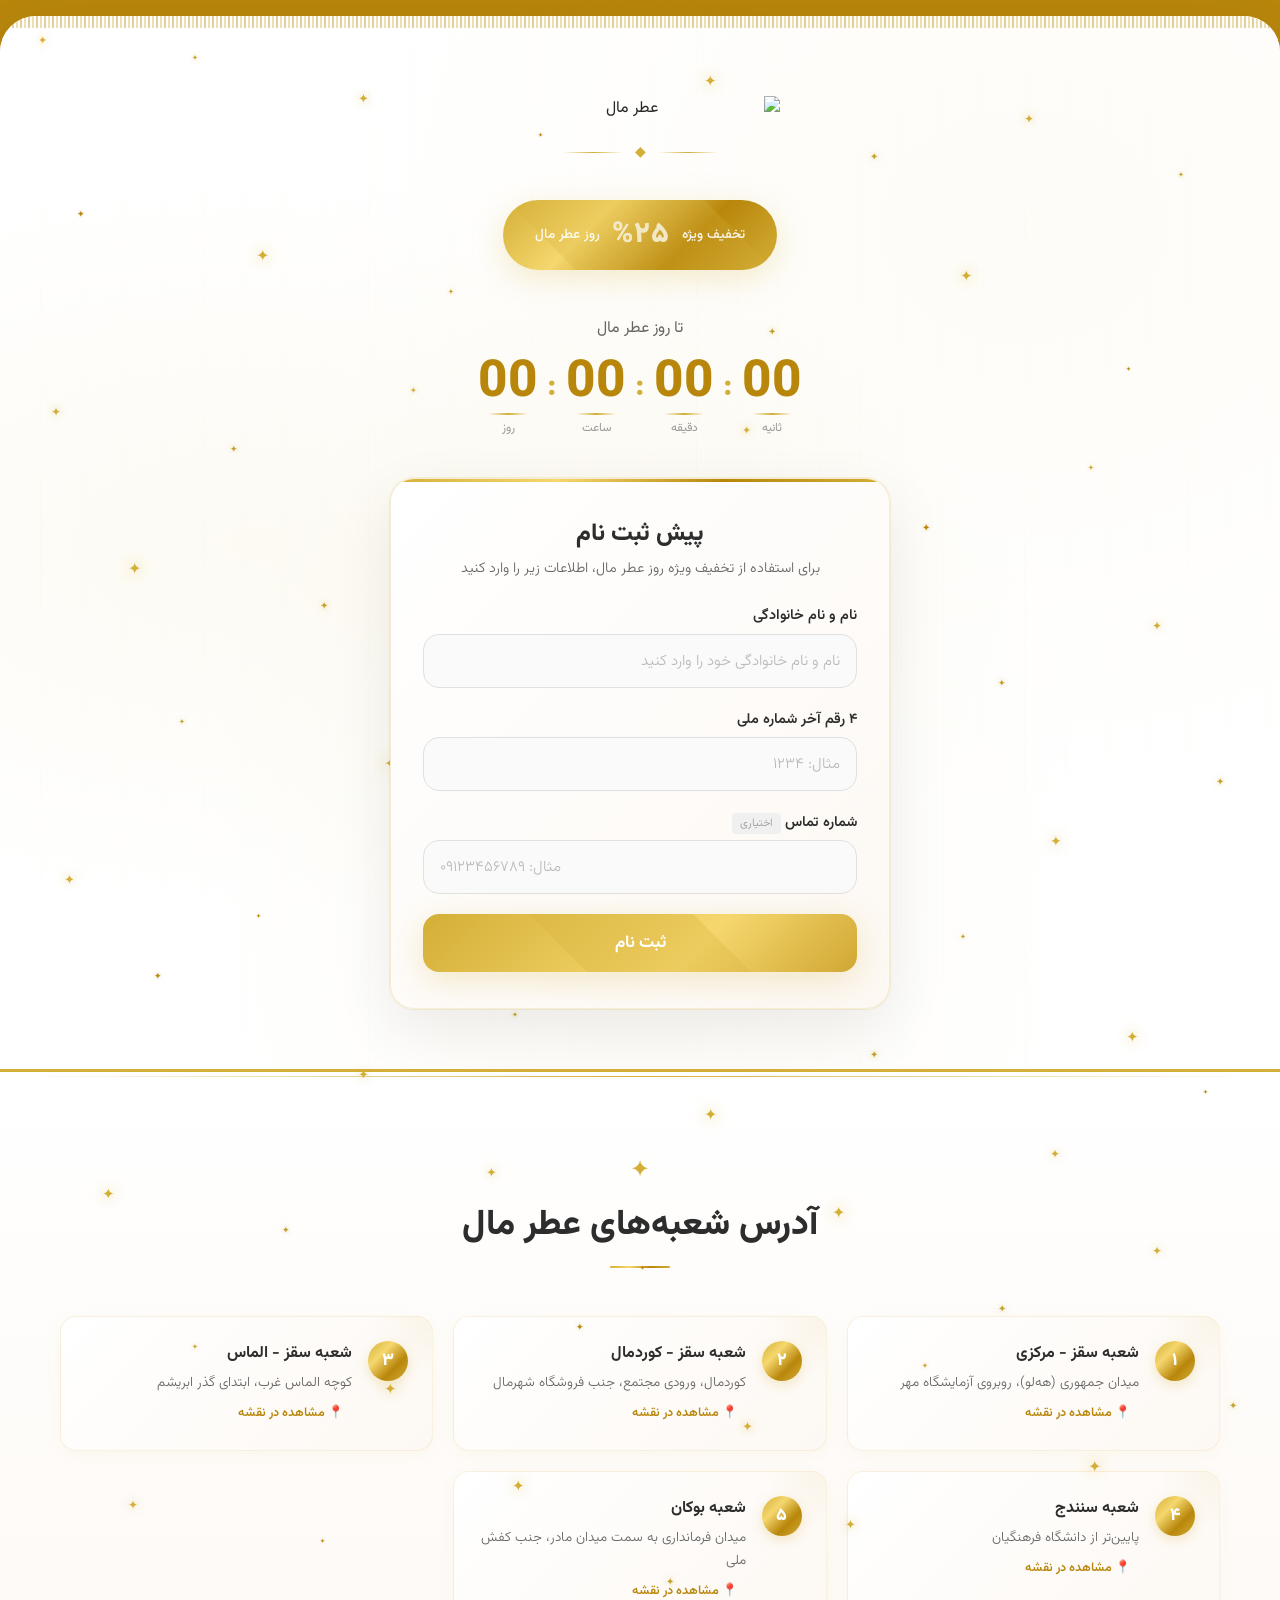
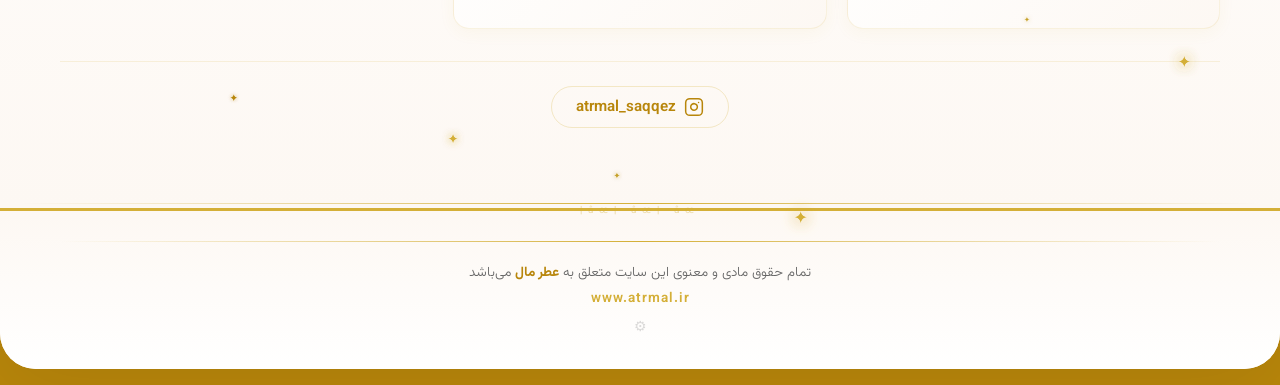
==== index.html @ 316ee87f "Initial commit: My awesome Atrmal project" ====
<!DOCTYPE html>
<html lang="fa" dir="rtl">
<head>
  <meta charset="UTF-8">
  <meta name="viewport" content="width=device-width, initial-scale=1.0, maximum-scale=1.0, user-scalable=no">
  <meta name="description" content="پیش ثبت نام روز عطر مال ۱۴۰۵ - تخفیف ۲۵٪ ویژه">
  <meta name="theme-color" content="#D4AF37">
  <meta property="og:title" content="عطر مال | روز عطر مال ۱۴۰۵">
  <meta property="og:description" content="تخفیف ۲۵٪ ویژه روز عطر مال - پیش ثبت نام">
  <meta property="og:type" content="website">
  <meta property="og:url" content="https://atrmal.ir">
  <meta name="robots" content="index, follow">
  <title>عطر مال | پیش ثبت نام روز عطر مال ۱۴۰۵</title>
  <link rel="preconnect" href="https://fonts.googleapis.com">
  <link rel="preconnect" href="https://fonts.gstatic.com" crossorigin>
  <link href="https://fonts.googleapis.com/css2?family=Vazirmatn:wght@300;400;500;600;700;800;900&display=swap" rel="stylesheet">
  <link rel="icon" href="assets/logo.png" type="image/png" sizes="32x32">
  <link rel="shortcut icon" href="assets/logo.png" type="image/png" sizes="32x32">
  <link rel="apple-touch-icon" href="assets/logo.png" sizes="180x180">
  <link rel="stylesheet" href="style.css">
</head>
<body>
  <div class="site-wrapper">
  <!-- Floating gold particles -->
  <div class="gold-particles">
    <span class="gp p1">✦</span><span class="gp p2">✦</span><span class="gp p3">✦</span><span class="gp p4">✦</span><span class="gp p5">✦</span>
    <span class="gp p6">✦</span><span class="gp p7">✦</span><span class="gp p8">✦</span><span class="gp p9">✦</span><span class="gp p10">✦</span>
    <span class="gp p11">✦</span><span class="gp p12">✦</span><span class="gp p13">✦</span><span class="gp p14">✦</span><span class="gp p15">✦</span>
    <span class="gp p16">✦</span><span class="gp p17">✦</span><span class="gp p18">✦</span><span class="gp p19">✦</span><span class="gp p20">✦</span>
    <span class="gp p21">✦</span><span class="gp p22">✦</span><span class="gp p23">✦</span><span class="gp p24">✦</span><span class="gp p25">✦</span>
    <span class="gp p26">✦</span><span class="gp p27">✦</span><span class="gp p28">✦</span><span class="gp p29">✦</span><span class="gp p30">✦</span>
    <span class="gp p31">✦</span><span class="gp p32">✦</span><span class="gp p33">✦</span><span class="gp p34">✦</span><span class="gp p35">✦</span>
    <span class="gp p36">✦</span><span class="gp p37">✦</span><span class="gp p38">✦</span><span class="gp p39">✦</span><span class="gp p40">✦</span>
    <span class="gp p41">✦</span><span class="gp p42">✦</span><span class="gp p43">✦</span><span class="gp p44">✦</span><span class="gp p45">✦</span>
    <span class="gp p46">✦</span><span class="gp p47">✦</span><span class="gp p48">✦</span><span class="gp p49">✦</span><span class="gp p50">✦</span>
    <span class="gp p51">✦</span><span class="gp p52">✦</span><span class="gp p53">✦</span><span class="gp p54">✦</span><span class="gp p55">✦</span>
    <span class="gp p56">✦</span><span class="gp p57">✦</span><span class="gp p58">✦</span><span class="gp p59">✦</span><span class="gp p60">✦</span>
    <span class="gp p61">✦</span><span class="gp p62">✦</span><span class="gp p63">✦</span><span class="gp p64">✦</span><span class="gp p65">✦</span>
    <span class="gp p66">✦</span><span class="gp p67">✦</span><span class="gp p68">✦</span><span class="gp p69">✦</span><span class="gp p70">✦</span>
    <span class="gp p71">✦</span><span class="gp p72">✦</span><span class="gp p73">✦</span><span class="gp p74">✦</span><span class="gp p75">✦</span>
    <span class="gp p71">✦</span><span class="gp p72">✦</span><span class="gp p73">✦</span><span class="gp p74">✦</span><span class="gp p75">✦</span>
  </div>
  <!-- ==================== HERO SECTION ==================== -->
  <section class="hero" id="hero">
      <div class="hero-bg"></div>
      <div class="hero-overlay"></div>
      
      <div class="container hero-content">

      <div class="logo-area">
        <img src="assets/logo.png" alt="عطر مال" class="site-logo" id="siteLogo">
      </div>

      <div class="divider">
        <span class="divider-diamond">◆</span>
      </div>

      <!-- Discount Badge -->
      <div class="discount-badge">
        <div class="discount-inner">
          <span class="discount-label">تخفیف ویژه</span>
          <span class="discount-value">%۲۵</span>
          <span class="discount-text">روز عطر مال</span>
        </div>
      </div>

      <!-- Countdown -->
      <div class="countdown-wrapper">
        <p class="countdown-title">تا روز عطر مال</p>
        <div class="countdown" id="countdown">
          <div class="countdown-item">
            <span class="countdown-num" id="days">00</span>
            <span class="countdown-label">روز</span>
          </div>
          <div class="countdown-sep">:</div>
          <div class="countdown-item">
            <span class="countdown-num" id="hours">00</span>
            <span class="countdown-label">ساعت</span>
          </div>
          <div class="countdown-sep">:</div>
          <div class="countdown-item">
            <span class="countdown-num" id="minutes">00</span>
            <span class="countdown-label">دقیقه</span>
          </div>
          <div class="countdown-sep">:</div>
          <div class="countdown-item">
            <span class="countdown-num" id="seconds">00</span>
            <span class="countdown-label">ثانیه</span>
          </div>
        </div>
      </div>

      <!-- Form -->
      <div class="form-wrapper" id="formSection">
        <div class="form-card">
          <h2 class="form-title">پیش ثبت نام</h2>
          <p class="form-desc">برای استفاده از تخفیف ویژه روز عطر مال، اطلاعات زیر را وارد کنید</p>
          <form id="registerForm" autocomplete="off">
            <div class="form-group">
              <label for="fullName">نام و نام خانوادگی</label>
              <input type="text" id="fullName" class="form-control" placeholder="نام و نام خانوادگی خود را وارد کنید" required>
              <span class="error-msg">لطفا نام و نام خانوادگی خود را وارد کنید</span>
            </div>
            <div class="form-group">
              <label for="nationalCode">۴ رقم آخر شماره ملی</label>
              <input type="text" id="nationalCode" class="form-control" placeholder="مثال: ۱۲۳۴" maxlength="4" inputmode="numeric" pattern="[0-9]{4}" required>
              <span class="error-msg">لطفا ۴ رقم آخر شماره ملی را وارد کنید</span>
            </div>
            <div class="form-group optional">
              <label for="phone">شماره تماس <span class="optional-badge">اختیاری</span></label>
              <input type="tel" id="phone" class="form-control" placeholder="مثال: ۰۹۱۲۳۴۵۶۷۸۹" inputmode="numeric">
            </div>
            <button type="submit" class="submit-btn" id="submitBtn">
              <span class="btn-text">ثبت نام</span>
              <span class="btn-loader" style="display:none;">
                <span class="spinner"></span>
              </span>
            </button>
          </form>
        </div>
      </div>

    </div>
  </section>

  <!-- ==================== SUCCESS SECTION ==================== -->
  <section class="success-section" id="successSection" style="display:none;">
    <div class="container success-container">

      <div class="success-logo-area">
        <img src="assets/logo.png" alt="عطر مال" class="site-logo success-logo" onerror="this.style.display='none'">
      </div>

      <div class="success-flash" id="successFlash">
        <div class="flash-circle">
          <div class="flash-check"></div>
        </div>
        <h2 class="flash-title">ثبت شد</h2>
        <p class="flash-subtitle">اطلاعات شما با موفقیت ثبت گردید</p>
      </div>

      <div class="banner-gallery" id="bannerGallery" style="display:none;">
        <div class="banner-gallery-inner" id="bannerGalleryInner">
          <div class="gallery-banner-wrap">
            <img src="assets/banner1.jpg" alt="بنر ۱" class="gallery-banner" crossorigin="anonymous">
            <div class="banner-overlay-text">
              <div class="overlay-row"><span class="overlay-value" id="overlayName">---</span></div>
              <div class="overlay-row"><span class="overlay-value" id="overlayCode">----</span></div>
            </div>
          </div>
          <img src="assets/banner2.jpg" alt="بنر ۲" class="gallery-banner" crossorigin="anonymous">
        </div>
        <div class="gallery-actions">
          <button class="gallery-download-btn" id="downloadBtn">
            <span>📸</span> ذخیره تصویر
          </button>
        </div>
      </div>    </div>
  </section>

  <!-- ==================== ADDRESS SECTION ==================== -->
  <section class="address-section" id="addressSection">
    <div class="container">
      <div class="section-header">
        <span class="section-icon">✦</span>
        <h2 class="section-title">آدرس شعبه‌های عطر مال</h2>
        <div class="section-divider"></div>
      </div>
      <div class="address-grid">
        <div class="address-card">
          <div class="address-num">۱</div>
          <div class="address-content">
            <h3>شعبه سقز - مرکزی</h3>
            <p>میدان جمهوری (هه‌لو)، روبروی آزمایشگاه مهر</p>
            <a href="https://neshan.org/maps/places/_b1Lfp5C-YVO#c36.237-46.269-19z-0p" target="_blank" rel="noopener" class="address-location">📍 مشاهده در نقشه</a>
          </div>
        </div>
        <div class="address-card">
          <div class="address-num">۲</div>
          <div class="address-content">
            <h3>شعبه سقز - کوردمال</h3>
            <p>کوردمال، ورودی مجتمع، جنب فروشگاه شهرمال</p>
            <a href="https://neshan.org/maps/places/165193fb1f43afdbf0bef37c9d31a8b4#c36.237-46.280-15z-0p+" target="_blank" rel="noopener" class="address-location">📍 مشاهده در نقشه</a>
          </div>
        </div>
        <div class="address-card">
          <div class="address-num">۳</div>
          <div class="address-content">
            <h3>شعبه سقز - الماس</h3>
            <p>کوچه الماس غرب، ابتدای گذر ابریشم</p>
            <a href="https://neshan.org/maps/places/_b1LBIpC-Xls#c36.238-46.274-18z-0p" target="_blank" rel="noopener" class="address-location">📍 مشاهده در نقشه</a>
          </div>
        </div>
        <div class="address-card">
          <div class="address-num">۴</div>
          <div class="address-content">
            <h3>شعبه سنندج</h3>
            <p>پایین‌تر از دانشگاه فرهنگیان</p>
            <a href="https://neshan.org/maps/places/eee250b937eadb300b565ef22c3443da#c35.328-47.014-15z-0p" target="_blank" rel="noopener" class="address-location">📍 مشاهده در نقشه</a>
          </div>
        </div>
        <div class="address-card">
          <div class="address-num">۵</div>
          <div class="address-content">
            <h3>شعبه بوکان</h3>
            <p>میدان فرمانداری به سمت میدان مادر، جنب کفش ملی</p>
            <a href="https://neshan.org/maps/places/_bf89rPCduZa#c36.515-46.212-15z-0p" target="_blank" rel="noopener" class="address-location">📍 مشاهده در نقشه</a>
          </div>
        </div>
      </div>
      <div class="address-social">
        <a href="https://instagram.com/atrmal_saqqez" target="_blank" rel="noopener" class="social-link" title="اینستاگرام عطر مال">
          <span class="social-icon"><svg xmlns="http://www.w3.org/2000/svg" width="20" height="20" viewBox="0 0 24 24" fill="none" stroke="currentColor" stroke-width="1.8" stroke-linecap="round" stroke-linejoin="round"><rect x="2" y="2" width="20" height="20" rx="5" ry="5"/><path d="M16 11.37A4 4 0 1 1 12.63 8 4 4 0 0 1 16 11.37z"/><line x1="17.5" y1="6.5" x2="17.51" y2="6.5"/></svg></span> atrmal_saqqez
        </a>
      </div>
    </div>
  </section>

  <!-- ==================== FOOTER ==================== -->
  <footer class="footer">
    <div class="container">
      <div class="footer-gold-line"></div>
      <div class="footer-content">
        <p>تمام حقوق مادی و معنوی این سایت متعلق به <strong>عطر مال</strong> می‌باشد</p>
        <p class="footer-url">www.atrmal.ir</p>
        <a href="admin.html" class="admin-link" title="پنل مدیریت">⚙</a>
      </div>
    </div>
  </footer>

  </div><!-- /site-wrapper -->

  <!-- Toast Notification -->
  <div class="toast" id="toast">
    <div class="toast-content">
      <span class="toast-icon">✓</span>
      <span class="toast-msg" id="toastMsg">ثبت نام با موفقیت انجام شد</span>
    </div>
  </div>

  <script src="script.js"></script>
</body>
</html>
---- style.css ----
﻿/* ============================================
   Ø¹Ø·Ø± Ù…Ø§Ù„ | ATRMAL.IR
   Luxury Perfume Shop - Landing Page
   ============================================ */

/* ---- CSS Variables ---- */
:root {
  --gold: #D4AF37;
  --gold-light: #F5E6CC;
  --gold-dark: #B8860B;
  --gold-gradient: linear-gradient(135deg, #D4AF37, #F5D76E, #B8860B, #D4AF37);
  --gold-gradient-h: linear-gradient(90deg, #D4AF37, #F5D76E, #B8860B, #D4AF37);
  --gold-shimmer: linear-gradient(90deg, transparent, rgba(212, 175, 55, 0.3), transparent);
  --white: #FFFFFF;
  --off-white: #FDF8F3;
  --cream: #FAF6F0;
  --black: #1A1A1A;
  --text-dark: #2D2D2D;
  --text-gray: #666666;
  --text-light: #999999;
  --shadow: 0 8px 32px rgba(0,0,0,0.08);
  --shadow-lg: 0 20px 60px rgba(0,0,0,0.12);
  --shadow-gold: 0 8px 32px rgba(212, 175, 55, 0.25);
  --radius: 16px;
  --radius-lg: 24px;
  --transition: 0.4s cubic-bezier(0.25, 0.46, 0.45, 0.94);
  --font: 'Vazirmatn', sans-serif;
}

/* ---- Luxury Floral Gold Border Wrapper ---- */
body {
  font-family: var(--font);
  background: var(--gold-dark);
  color: var(--text-dark);
  line-height: 1.6;
  overflow-x: hidden;
  -webkit-font-smoothing: antialiased;
}

body::before {
  content: '';
  position: fixed;
  inset: 0;
  background:
    radial-gradient(circle at 50% 50%, rgba(212,175,55,0.06) 0%, transparent 60%),
    repeating-linear-gradient(0deg, transparent, transparent 20px, rgba(212,175,55,0.03) 20px, rgba(212,175,55,0.03) 21px),
    repeating-linear-gradient(90deg, transparent, transparent 20px, rgba(212,175,55,0.03) 20px, rgba(212,175,55,0.03) 21px);
  pointer-events: none;
  z-index: -1;
}

.site-wrapper {
  max-width: 1400px;
  margin: 16px auto;
  background: var(--off-white);
  border-radius: 36px;
  position: relative;
  overflow: hidden;
  box-shadow:
    0 20px 80px rgba(0,0,0,0.08);
}

/* ---- Gold Floating Particles ---- */
@keyframes gpShimmer1 {
  0%, 100% { opacity: calc(var(--gp-op) - 0.2); transform: scale(0.7); filter: brightness(0.6); }
  50% { opacity: calc(var(--gp-op) + 0.2); transform: scale(1.25); filter: brightness(1.4); }
}
@keyframes gpShimmer2 {
  0%, 100% { opacity: calc(var(--gp-op) - 0.15); transform: scale(0.75); filter: brightness(0.7); }
  50% { opacity: calc(var(--gp-op) + 0.15); transform: scale(1.2); filter: brightness(1.3); }
}
@keyframes gpShimmer3 {
  0%, 100% { opacity: calc(var(--gp-op) - 0.1); transform: scale(0.8); filter: brightness(0.8); }
  50% { opacity: calc(var(--gp-op) + 0.1); transform: scale(1.15); filter: brightness(1.2); }
}

.gold-particles {
  position: absolute;
  top: 0; left: 0; right: 0; bottom: 0;
  z-index: 1;
  pointer-events: none;
  overflow: hidden;
}

.gp {
  position: absolute;
  font-size: 10px;
  --gp-op: 0.5;
  line-height: 1;
}

.gp.type-a { color: #D4AF37; text-shadow: 0 0 6px rgba(212,175,55,0.7); }
.gp.type-b { color: #C5A028; text-shadow: 0 0 4px rgba(197,160,40,0.5); }
.gp.type-c { color: #B8860B; text-shadow: 0 0 3px rgba(184,134,11,0.4); }

/* Size variants */
.gp.sm { font-size: 7px; }
.gp.md { font-size: 12px; }
.gp.lg { font-size: 16px; text-shadow: 0 0 10px rgba(212,175,55,0.8); }

/* 75 star particles spread across the full page height */
.p1  { top: 1%;  left: 3%;  font-size: 11px; color: #D4AF37; --gp-op: 0.6; animation: gpShimmer1 3.2s ease-in-out infinite; text-shadow: 0 0 8px rgba(212,175,55,0.7); }
.p2  { top: 2%;  left: 15%; font-size: 7px; color: #C5A028; --gp-op: 0.45; animation: gpShimmer2 4.1s ease-in-out 0.3s infinite; text-shadow: 0 0 4px rgba(197,160,40,0.5); }
.p3  { top: 4%;  left: 28%; font-size: 13px; color: #D4AF37; --gp-op: 0.65; animation: gpShimmer1 3.8s ease-in-out 0.7s infinite; text-shadow: 0 0 10px rgba(212,175,55,0.8); }
.p4  { top: 6%;  left: 42%; font-size: 6px; color: #B8860B; --gp-op: 0.3; animation: gpShimmer3 5s ease-in-out 1s infinite; text-shadow: 0 0 3px rgba(184,134,11,0.4); }
.p5  { top: 3%;  left: 55%; font-size: 15px; color: #D4AF37; --gp-op: 0.75; animation: gpShimmer1 2.9s ease-in-out 0.2s infinite; text-shadow: 0 0 14px rgba(212,175,55,0.9); }
.p6  { top: 7%;  left: 68%; font-size: 10px; color: #C5A028; --gp-op: 0.5; animation: gpShimmer2 3.5s ease-in-out 0.5s infinite; text-shadow: 0 0 6px rgba(197,160,40,0.6); }
.p7  { top: 5%;  left: 80%; font-size: 12px; color: #D4AF37; --gp-op: 0.7; animation: gpShimmer1 4.2s ease-in-out 0.8s infinite; text-shadow: 0 0 10px rgba(212,175,55,0.8); }
.p8  { top: 8%;  left: 92%; font-size: 7px; color: #C5A028; --gp-op: 0.4; animation: gpShimmer3 4.5s ease-in-out 0.1s infinite; text-shadow: 0 0 4px rgba(197,160,40,0.5); }
.p9  { top: 10%; left: 6%;  font-size: 9px; color: #B8860B; --gp-op: 0.35; animation: gpShimmer2 3.9s ease-in-out 1.2s infinite; text-shadow: 0 0 3px rgba(184,134,11,0.4); }
.p10 { top: 12%; left: 20%; font-size: 16px; color: #D4AF37; --gp-op: 0.8; animation: gpShimmer1 3.1s ease-in-out 0.4s infinite; text-shadow: 0 0 16px rgba(212,175,55,1); }
.p11 { top: 14%; left: 35%; font-size: 7px; color: #C5A028; --gp-op: 0.4; animation: gpShimmer3 4.7s ease-in-out 0.9s infinite; text-shadow: 0 0 4px rgba(197,160,40,0.5); }
.p12 { top: 11%; left: 48%; font-size: 12px; color: #D4AF37; --gp-op: 0.6; animation: gpShimmer2 3.6s ease-in-out 0.6s infinite; text-shadow: 0 0 8px rgba(212,175,55,0.7); }
.p13 { top: 16%; left: 60%; font-size: 10px; color: #C5A028; --gp-op: 0.55; animation: gpShimmer1 4s ease-in-out 1.1s infinite; text-shadow: 0 0 6px rgba(197,160,40,0.6); }
.p14 { top: 13%; left: 75%; font-size: 15px; color: #D4AF37; --gp-op: 0.7; animation: gpShimmer2 3.4s ease-in-out 0.7s infinite; text-shadow: 0 0 14px rgba(212,175,55,0.9); }
.p15 { top: 18%; left: 88%; font-size: 6px; color: #B8860B; --gp-op: 0.3; animation: gpShimmer3 5.2s ease-in-out 0.2s infinite; text-shadow: 0 0 3px rgba(184,134,11,0.4); }
.p16 { top: 20%; left: 4%;  font-size: 12px; color: #D4AF37; --gp-op: 0.65; animation: gpShimmer1 3.7s ease-in-out 0.5s infinite; text-shadow: 0 0 10px rgba(212,175,55,0.8); }
.p17 { top: 22%; left: 18%; font-size: 9px; color: #C5A028; --gp-op: 0.45; animation: gpShimmer2 4.3s ease-in-out 1.3s infinite; text-shadow: 0 0 5px rgba(197,160,40,0.5); }
.p18 { top: 19%; left: 32%; font-size: 8px; color: #D4AF37; --gp-op: 0.5; animation: gpShimmer3 3.8s ease-in-out 0.8s infinite; text-shadow: 0 0 5px rgba(212,175,55,0.6); }
.p19 { top: 24%; left: 45%; font-size: 14px; color: #C5A028; --gp-op: 0.6; animation: gpShimmer1 3.3s ease-in-out 0.1s infinite; text-shadow: 0 0 10px rgba(197,160,40,0.7); }
.p20 { top: 21%; left: 58%; font-size: 11px; color: #D4AF37; --gp-op: 0.7; animation: gpShimmer2 4.6s ease-in-out 0.9s infinite; text-shadow: 0 0 8px rgba(212,175,55,0.7); }
.p21 { top: 26%; left: 72%; font-size: 10px; color: #B8860B; --gp-op: 0.35; animation: gpShimmer3 5.1s ease-in-out 0.3s infinite; text-shadow: 0 0 4px rgba(184,134,11,0.4); }
.p22 { top: 23%; left: 85%; font-size: 7px; color: #C5A028; --gp-op: 0.4; animation: gpShimmer1 4.4s ease-in-out 1.4s infinite; text-shadow: 0 0 4px rgba(197,160,40,0.5); }
.p23 { top: 28%; left: 10%; font-size: 16px; color: #D4AF37; --gp-op: 0.75; animation: gpShimmer2 3s ease-in-out 0.2s infinite; text-shadow: 0 0 16px rgba(212,175,55,1); }
.p24 { top: 30%; left: 25%; font-size: 10px; color: #C5A028; --gp-op: 0.5; animation: gpShimmer1 3.9s ease-in-out 1s infinite; text-shadow: 0 0 6px rgba(197,160,40,0.6); }
.p25 { top: 27%; left: 38%; font-size: 13px; color: #D4AF37; --gp-op: 0.65; animation: gpShimmer3 4.8s ease-in-out 0.6s infinite; text-shadow: 0 0 10px rgba(212,175,55,0.8); }
.p26 { top: 32%; left: 52%; font-size: 6px; color: #B8860B; --gp-op: 0.3; animation: gpShimmer2 5.3s ease-in-out 0.5s infinite; text-shadow: 0 0 3px rgba(184,134,11,0.4); }
.p27 { top: 29%; left: 65%; font-size: 15px; color: #D4AF37; --gp-op: 0.7; animation: gpShimmer1 3.5s ease-in-out 0.8s infinite; text-shadow: 0 0 14px rgba(212,175,55,0.9); }
.p28 { top: 34%; left: 78%; font-size: 9px; color: #C5A028; --gp-op: 0.45; animation: gpShimmer2 4.2s ease-in-out 0.1s infinite; text-shadow: 0 0 5px rgba(197,160,40,0.5); }
.p29 { top: 31%; left: 90%; font-size: 12px; color: #D4AF37; --gp-op: 0.6; animation: gpShimmer3 3.7s ease-in-out 1.5s infinite; text-shadow: 0 0 8px rgba(212,175,55,0.7); }
.p30 { top: 36%; left: 14%; font-size: 7px; color: #C5A028; --gp-op: 0.4; animation: gpShimmer1 4.9s ease-in-out 0.4s infinite; text-shadow: 0 0 4px rgba(197,160,40,0.5); }
.p31 { top: 38%; left: 30%; font-size: 16px; color: #D4AF37; --gp-op: 0.8; animation: gpShimmer2 3.2s ease-in-out 1.2s infinite; text-shadow: 0 0 18px rgba(212,175,55,1); }
.p32 { top: 35%; left: 42%; font-size: 9px; color: #B8860B; --gp-op: 0.35; animation: gpShimmer3 4s ease-in-out 0.7s infinite; text-shadow: 0 0 4px rgba(184,134,11,0.4); }
.p33 { top: 40%; left: 55%; font-size: 12px; color: #D4AF37; --gp-op: 0.6; animation: gpShimmer1 3.6s ease-in-out 0.3s infinite; text-shadow: 0 0 8px rgba(212,175,55,0.7); }
.p34 { top: 37%; left: 68%; font-size: 7px; color: #C5A028; --gp-op: 0.45; animation: gpShimmer2 4.5s ease-in-out 1.1s infinite; text-shadow: 0 0 4px rgba(197,160,40,0.5); }
.p35 { top: 42%; left: 82%; font-size: 14px; color: #D4AF37; --gp-op: 0.7; animation: gpShimmer3 3.4s ease-in-out 0.9s infinite; text-shadow: 0 0 12px rgba(212,175,55,0.8); }
.p36 { top: 39%; left: 95%; font-size: 10px; color: #C5A028; --gp-op: 0.5; animation: gpShimmer1 4.7s ease-in-out 0.2s infinite; text-shadow: 0 0 6px rgba(197,160,40,0.6); }
.p37 { top: 44%; left: 5%;  font-size: 13px; color: #D4AF37; --gp-op: 0.65; animation: gpShimmer2 3.8s ease-in-out 0.6s infinite; text-shadow: 0 0 10px rgba(212,175,55,0.8); }
.p38 { top: 46%; left: 20%; font-size: 6px; color: #B8860B; --gp-op: 0.3; animation: gpShimmer3 5.4s ease-in-out 1.3s infinite; text-shadow: 0 0 3px rgba(184,134,11,0.4); }
.p39 { top: 43%; left: 35%; font-size: 15px; color: #D4AF37; --gp-op: 0.75; animation: gpShimmer1 3.3s ease-in-out 0.1s infinite; text-shadow: 0 0 14px rgba(212,175,55,0.9); }
.p40 { top: 48%; left: 48%; font-size: 10px; color: #C5A028; --gp-op: 0.55; animation: gpShimmer2 4.1s ease-in-out 0.8s infinite; text-shadow: 0 0 6px rgba(197,160,40,0.6); }
.p41 { top: 50%; left: 62%; font-size: 12px; color: #D4AF37; --gp-op: 0.6; animation: gpShimmer3 3.9s ease-in-out 0.4s infinite; text-shadow: 0 0 8px rgba(212,175,55,0.7); }
.p42 { top: 47%; left: 75%; font-size: 7px; color: #C5A028; --gp-op: 0.4; animation: gpShimmer1 4.6s ease-in-out 1s infinite; text-shadow: 0 0 4px rgba(197,160,40,0.5); }
.p43 { top: 52%; left: 88%; font-size: 15px; color: #D4AF37; --gp-op: 0.7; animation: gpShimmer2 3.1s ease-in-out 0.5s infinite; text-shadow: 0 0 14px rgba(212,175,55,0.9); }
.p44 { top: 49%; left: 12%; font-size: 9px; color: #B8860B; --gp-op: 0.35; animation: gpShimmer3 4.3s ease-in-out 0.7s infinite; text-shadow: 0 0 4px rgba(184,134,11,0.4); }
.p45 { top: 54%; left: 28%; font-size: 13px; color: #D4AF37; --gp-op: 0.65; animation: gpShimmer1 3.5s ease-in-out 1.4s infinite; text-shadow: 0 0 10px rgba(212,175,55,0.8); }
.p46 { top: 51%; left: 40%; font-size: 7px; color: #C5A028; --gp-op: 0.45; animation: gpShimmer2 4.8s ease-in-out 0.2s infinite; text-shadow: 0 0 4px rgba(197,160,40,0.5); }
.p47 { top: 56%; left: 55%; font-size: 16px; color: #D4AF37; --gp-op: 0.75; animation: gpShimmer3 3.7s ease-in-out 0.9s infinite; text-shadow: 0 0 16px rgba(212,175,55,1); }
.p48 { top: 53%; left: 68%; font-size: 10px; color: #C5A028; --gp-op: 0.5; animation: gpShimmer1 4.4s ease-in-out 0.3s infinite; text-shadow: 0 0 6px rgba(197,160,40,0.6); }
.p49 { top: 58%; left: 82%; font-size: 12px; color: #D4AF37; --gp-op: 0.6; animation: gpShimmer2 3.6s ease-in-out 1.1s infinite; text-shadow: 0 0 8px rgba(212,175,55,0.7); }
.p50 { top: 55%; left: 94%; font-size: 6px; color: #B8860B; --gp-op: 0.3; animation: gpShimmer3 5s ease-in-out 0.6s infinite; text-shadow: 0 0 3px rgba(184,134,11,0.4); }
.p51 { top: 60%; left: 8%;  font-size: 15px; color: #D4AF37; --gp-op: 0.7; animation: gpShimmer1 3.4s ease-in-out 0.8s infinite; text-shadow: 0 0 14px rgba(212,175,55,0.9); }
.p52 { top: 62%; left: 22%; font-size: 9px; color: #C5A028; --gp-op: 0.45; animation: gpShimmer2 4.2s ease-in-out 0.1s infinite; text-shadow: 0 0 5px rgba(197,160,40,0.5); }
.p53 { top: 59%; left: 38%; font-size: 13px; color: #D4AF37; --gp-op: 0.65; animation: gpShimmer3 3.8s ease-in-out 1.5s infinite; text-shadow: 0 0 10px rgba(212,175,55,0.8); }
.p54 { top: 64%; left: 50%; font-size: 6px; color: #B8860B; --gp-op: 0.35; animation: gpShimmer1 4.9s ease-in-out 0.4s infinite; text-shadow: 0 0 3px rgba(184,134,11,0.4); }
.p55 { top: 61%; left: 65%; font-size: 16px; color: #D4AF37; --gp-op: 0.75; animation: gpShimmer2 3.2s ease-in-out 0.7s infinite; text-shadow: 0 0 16px rgba(212,175,55,1); }
.p56 { top: 66%; left: 78%; font-size: 10px; color: #C5A028; --gp-op: 0.55; animation: gpShimmer3 4.5s ease-in-out 0.5s infinite; text-shadow: 0 0 6px rgba(197,160,40,0.6); }
.p57 { top: 63%; left: 90%; font-size: 12px; color: #D4AF37; --gp-op: 0.6; animation: gpShimmer1 3.7s ease-in-out 1.2s infinite; text-shadow: 0 0 8px rgba(212,175,55,0.7); }
.p58 { top: 68%; left: 15%; font-size: 7px; color: #C5A028; --gp-op: 0.4; animation: gpShimmer2 4.1s ease-in-out 0.9s infinite; text-shadow: 0 0 4px rgba(197,160,40,0.5); }
.p59 { top: 70%; left: 30%; font-size: 15px; color: #D4AF37; --gp-op: 0.7; animation: gpShimmer3 3.3s ease-in-out 0.2s infinite; text-shadow: 0 0 14px rgba(212,175,55,0.9); }
.p60 { top: 67%; left: 45%; font-size: 9px; color: #B8860B; --gp-op: 0.35; animation: gpShimmer1 4.6s ease-in-out 0.6s infinite; text-shadow: 0 0 4px rgba(184,134,11,0.4); }
.p61 { top: 72%; left: 58%; font-size: 13px; color: #D4AF37; --gp-op: 0.65; animation: gpShimmer2 3.9s ease-in-out 1.3s infinite; text-shadow: 0 0 10px rgba(212,175,55,0.8); }
.p62 { top: 69%; left: 72%; font-size: 7px; color: #C5A028; --gp-op: 0.45; animation: gpShimmer3 5.1s ease-in-out 0.3s infinite; text-shadow: 0 0 4px rgba(197,160,40,0.5); }
.p63 { top: 74%; left: 85%; font-size: 16px; color: #D4AF37; --gp-op: 0.75; animation: gpShimmer1 3.5s ease-in-out 0.1s infinite; text-shadow: 0 0 16px rgba(212,175,55,1); }
.p64 { top: 71%; left: 96%; font-size: 10px; color: #C5A028; --gp-op: 0.5; animation: gpShimmer2 4.3s ease-in-out 0.8s infinite; text-shadow: 0 0 6px rgba(197,160,40,0.6); }
.p65 { top: 76%; left: 10%; font-size: 12px; color: #D4AF37; --gp-op: 0.6; animation: gpShimmer3 3.6s ease-in-out 0.4s infinite; text-shadow: 0 0 8px rgba(212,175,55,0.7); }
.p66 { top: 78%; left: 25%; font-size: 6px; color: #B8860B; --gp-op: 0.3; animation: gpShimmer1 4.7s ease-in-out 1s infinite; text-shadow: 0 0 3px rgba(184,134,11,0.4); }
.p67 { top: 75%; left: 40%; font-size: 15px; color: #D4AF37; --gp-op: 0.7; animation: gpShimmer2 3.4s ease-in-out 0.5s infinite; text-shadow: 0 0 14px rgba(212,175,55,0.9); }
.p68 { top: 80%; left: 52%; font-size: 10px; color: #C5A028; --gp-op: 0.55; animation: gpShimmer3 4.2s ease-in-out 1.4s infinite; text-shadow: 0 0 6px rgba(197,160,40,0.6); }
.p69 { top: 77%; left: 66%; font-size: 13px; color: #D4AF37; --gp-op: 0.65; animation: gpShimmer1 3.8s ease-in-out 0.7s infinite; text-shadow: 0 0 10px rgba(212,175,55,0.8); }
.p70 { top: 82%; left: 80%; font-size: 7px; color: #C5A028; --gp-op: 0.4; animation: gpShimmer2 4.4s ease-in-out 0.2s infinite; text-shadow: 0 0 4px rgba(197,160,40,0.5); }
.p71 { top: 84%; left: 92%; font-size: 15px; color: #D4AF37; --gp-op: 0.75; animation: gpShimmer3 3.1s ease-in-out 0.9s infinite; text-shadow: 0 0 14px rgba(212,175,55,0.9); }
.p72 { top: 86%; left: 18%; font-size: 9px; color: #B8860B; --gp-op: 0.35; animation: gpShimmer1 4.8s ease-in-out 0.3s infinite; text-shadow: 0 0 4px rgba(184,134,11,0.4); }
.p73 { top: 88%; left: 35%; font-size: 12px; color: #D4AF37; --gp-op: 0.6; animation: gpShimmer2 3.7s ease-in-out 1.1s infinite; text-shadow: 0 0 8px rgba(212,175,55,0.7); }
.p74 { top: 90%; left: 48%; font-size: 7px; color: #C5A028; --gp-op: 0.45; animation: gpShimmer3 4.6s ease-in-out 0.6s infinite; text-shadow: 0 0 4px rgba(197,160,40,0.5); }
.p75 { top: 92%; left: 62%; font-size: 16px; color: #D4AF37; --gp-op: 0.7; animation: gpShimmer1 3.9s ease-in-out 0.1s infinite; text-shadow: 0 0 16px rgba(212,175,55,1); }


/* ---- Floral border pattern (top & bottom) ---- */
.site-wrapper::before {
  content: '';
  position: absolute;
  top: 0; left: 0; right: 0;
  height: 12px;
  background: repeating-linear-gradient(
    90deg,
    var(--gold) 0px, var(--gold) 2px,
    transparent 2px, transparent 4px,
    var(--gold-dark) 4px, var(--gold-dark) 6px,
    transparent 6px, transparent 8px
  );
  z-index: 5;
  opacity: 0.4;
}

@media (max-width: 768px) {
  .site-wrapper {
    margin: 8px auto;
    border-radius: 22px;
    box-shadow: 0 15px 50px rgba(0,0,0,0.08);
  }
}

@media (max-width: 480px) {
  .site-wrapper {
    margin: 5px auto;
    border-radius: 16px;
    box-shadow: 0 10px 30px rgba(0,0,0,0.06);
  }
}

/* ---- Reset & Base ---- */
*, *::before, *::after {
  margin: 0;
  padding: 0;
  box-sizing: border-box;
}

html {
  scroll-behavior: smooth;
  font-size: 16px;
}

.container {
  width: 100%;
  max-width: 1200px;
  margin: 0 auto;
  padding: 0 20px;
}

img {
  max-width: 100%;
  display: block;
}

a {
  text-decoration: none;
  color: inherit;
}

/* ---- Gold Shimmer Animation (shared) ---- */
@keyframes goldShimmer {
  0%, 100% { background-position: -200% 0; }
  50% { background-position: 200% 0; }
}

/* ============================================
   HERO SECTION
   ============================================ */
.hero {
  position: relative;
  min-height: 100vh;
  display: flex;
  align-items: center;
  justify-content: center;
  padding: 80px 0 60px;
  overflow: hidden;
  background: var(--white);
}

.hero-bg {
  position: absolute;
  top: 0; left: 0; right: 0; bottom: 0;
  background:
    radial-gradient(ellipse at 20% 50%, rgba(212,175,55,0.06) 0%, transparent 50%),
    radial-gradient(ellipse at 80% 20%, rgba(212,175,55,0.04) 0%, transparent 50%),
    radial-gradient(ellipse at 50% 80%, rgba(212,175,55,0.05) 0%, transparent 50%);
  z-index: 0;
}



/* ---- Golden Vine Arch ---- */
@keyframes vineGlowA {
  0%, 100% { opacity: 0.25; filter: drop-shadow(0 0 6px rgba(212,175,55,0.25)); }
  50% { opacity: 0.5; filter: drop-shadow(0 0 16px rgba(212,175,55,0.5)); }
}
@keyframes vineGlowB {
  0%, 100% { opacity: 0.12; filter: drop-shadow(0 0 3px rgba(212,175,55,0.1)); }
  50% { opacity: 0.3; filter: drop-shadow(0 0 10px rgba(212,175,55,0.3)); }
}
@keyframes vineGlowC {
  0%, 100% { opacity: 0.06; filter: drop-shadow(0 0 2px rgba(212,175,55,0.05)); }
  50% { opacity: 0.15; filter: drop-shadow(0 0 6px rgba(212,175,55,0.15)); }
}
@keyframes vineSway {
  0%, 100% { transform: var(--rot) rotate(-1deg); }
  50% { transform: var(--rot) rotate(1deg); }
}
@keyframes crownGem {
  0%, 100% { opacity: 0.2; transform: scale(1); }
  50% { opacity: 0.5; transform: scale(1.3); }
}

.golden-vine-arch {
  position: absolute;
  top: 0; left: 0; right: 0;
  height: 45%;
  z-index: 0;
  pointer-events: none;
  overflow: visible;
}

/* ---- Stems ---- */
.vine-left, .vine-right {
  position: absolute;
  bottom: 0;
  width: 50%;
  height: 100%;
}

.vine-stem {
  position: absolute;
  bottom: 0;
  width: 2.5px;
  background: linear-gradient(to top, rgba(212,175,55,0.12) 0%, rgba(212,175,55,0.04) 60%, transparent 100%);
  border-radius: 1px;
}

.stem-l {
  left: 30%;
  height: 88%;
  transform: rotate(12deg);
  transform-origin: bottom center;
}

.stem-r {
  right: 30%;
  height: 88%;
  transform: rotate(-12deg);
  transform-origin: bottom center;
}

/* Stem secondary branches */
.stem-l::before, .stem-l::after,
.stem-r::before, .stem-r::after {
  content: '';
  position: absolute;
  width: 1.5px;
  background: rgba(212,175,55,0.06);
  border-radius: 1px;
}

.stem-l::before { top: 15%; left: -16px; height: 20%; transform: rotate(-40deg); transform-origin: right top; }
.stem-l::after  { top: 40%; right: -14px; height: 18%; transform: rotate(35deg); transform-origin: left top; }
.stem-r::before { top: 15%; right: -16px; height: 20%; transform: rotate(40deg); transform-origin: left top; }
.stem-r::after  { top: 40%; left: -14px; height: 18%; transform: rotate(-35deg); transform-origin: right top; }

/* ---- Leaves on left vine ---- */
.vine-leaf {
  position: absolute;
  font-size: 14px;
  color: var(--gold);
  animation: vineSway 4s ease-in-out infinite;
}

.vine-leaf.type-a { font-size: 16px; color: #D4AF37; animation: vineGlowA 3s ease-in-out infinite, vineSway 3.5s ease-in-out infinite; }
.vine-leaf.type-b { font-size: 13px; color: #C5A028; animation: vineGlowB 4s ease-in-out 0.5s infinite, vineSway 4.5s ease-in-out 0.3s infinite; }
.vine-leaf.type-c { font-size: 10px; color: #B8860B; animation: vineGlowC 5s ease-in-out 1s infinite, vineSway 5s ease-in-out 0.6s infinite; }

/* Left vine leaf positions (wrapped around stem) */
.vl1  { bottom: 82%; left: 22%; transform: rotate(-20deg); --rot: rotate(-20deg); }
.vl2  { bottom: 73%; left: 28%; transform: rotate(15deg);  --rot: rotate(15deg); }
.vl3  { bottom: 64%; left: 20%; transform: rotate(-25deg); --rot: rotate(-25deg); }
.vl4  { bottom: 55%; left: 26%; transform: rotate(20deg);  --rot: rotate(20deg); }
.vl5  { bottom: 46%; left: 18%; transform: rotate(-30deg); --rot: rotate(-30deg); }
.vl6  { bottom: 37%; left: 24%; transform: rotate(25deg);  --rot: rotate(25deg); }
.vl7  { bottom: 28%; left: 16%; transform: rotate(-35deg); --rot: rotate(-35deg); }
.vl8  { bottom: 20%; left: 22%; transform: rotate(30deg);  --rot: rotate(30deg); }
.vl9  { bottom: 13%; left: 14%; transform: rotate(-40deg); --rot: rotate(-40deg); }
.vl10 { bottom: 8%;  left: 20%; transform: rotate(35deg);  --rot: rotate(35deg); }
.vl11 { bottom: 4%;  left: 12%; transform: rotate(-45deg); --rot: rotate(-45deg); }
.vl12 { bottom: 1%;  left: 18%; transform: rotate(40deg);  --rot: rotate(40deg); }

/* Right vine leaf positions */
.vr1  { bottom: 82%; right: 22%; transform: rotate(20deg);  --rot: rotate(20deg); }
.vr2  { bottom: 73%; right: 28%; transform: rotate(-15deg); --rot: rotate(-15deg); }
.vr3  { bottom: 64%; right: 20%; transform: rotate(25deg);  --rot: rotate(25deg); }
.vr4  { bottom: 55%; right: 26%; transform: rotate(-20deg); --rot: rotate(-20deg); }
.vr5  { bottom: 46%; right: 18%; transform: rotate(30deg);  --rot: rotate(30deg); }
.vr6  { bottom: 37%; right: 24%; transform: rotate(-25deg); --rot: rotate(-25deg); }
.vr7  { bottom: 28%; right: 16%; transform: rotate(35deg);  --rot: rotate(35deg); }
.vr8  { bottom: 20%; right: 22%; transform: rotate(-30deg); --rot: rotate(-30deg); }
.vr9  { bottom: 13%; right: 14%; transform: rotate(40deg);  --rot: rotate(40deg); }
.vr10 { bottom: 8%;  right: 20%; transform: rotate(-35deg); --rot: rotate(-35deg); }
.vr11 { bottom: 4%;  right: 12%; transform: rotate(45deg);  --rot: rotate(45deg); }
.vr12 { bottom: 1%;  right: 18%; transform: rotate(-40deg); --rot: rotate(-40deg); }

/* ---- Crown at the top ---- */
.vine-crown {
  position: absolute;
  top: -2%;
  left: 50%;
  transform: translateX(-50%);
  width: 120px;
  height: 60px;
}

.crown-gem {
  position: absolute;
  top: 0;
  left: 50%;
  transform: translateX(-50%);
  font-size: 24px;
  color: var(--gold);
  animation: crownGem 2.5s ease-in-out infinite;
  filter: drop-shadow(0 0 12px rgba(212,175,55,0.3));
}

.crown-leaf {
  position: absolute;
  font-size: 12px;
  color: var(--gold);
  opacity: 0.15;
  animation: vineGlowA 3s ease-in-out infinite;
}

.cl1 { top: 8px;  left: 10px; transform: rotate(-30deg); }
.cl2 { top: 8px;  right: 10px; transform: rotate(30deg); }
.cl3 { top: 14px; left: 0; transform: rotate(-20deg); }
.cl4 { top: 14px; right: 0; transform: rotate(20deg); }
.cl5 { top: 20px; left: 50%; transform: translateX(-50%) rotate(0deg); }

/* ---- Logo fallback ---- */
.site-logo {
  max-width: 280px;
  width: 100%;
  height: auto;
  margin: 0 auto 20px;
  display: block;
  background: transparent !important;
  /* Remove any white/colored background from the image itself */
  mix-blend-mode: multiply;
  filter: brightness(1.05) contrast(1.1);
}

.logo-fallback {
  display: none;
}

.site-logo[src]:not([src=""]):not([onerror*="this.style.display='none'"]):not([style*="display: none"]) ~ .logo-fallback,
.site-logo[src=""] ~ .logo-fallback,
.site-logo[style*="display: none"] ~ .logo-fallback {
  display: block;
}

/* Hide fallback when logo loads successfully */
.site-logo.loaded ~ .logo-fallback {
  display: none !important;
}

/* ---- Mobile vine arch ---- */
@media (max-width: 768px) {
  .golden-vine-arch { height: 38%; }
  .stem-l { left: 28%; height: 85%; transform: rotate(10deg); }
  .stem-r { right: 28%; height: 85%; transform: rotate(-10deg); }
  .vine-leaf.type-a { font-size: 12px; }
  .vine-leaf.type-b { font-size: 10px; }
  .vine-leaf.type-c { font-size: 8px; }
  .vine-crown { width: 80px; height: 40px; }
  .crown-gem { font-size: 18px; }
  .crown-leaf { font-size: 9px; }
  .site-logo { max-width: 200px; }
}

@media (max-width: 480px) {
  .golden-vine-arch { height: 32%; }
  .stem-l { left: 26%; height: 82%; transform: rotate(8deg); }
  .stem-r { right: 26%; height: 82%; transform: rotate(-8deg); }
  .vine-leaf.type-a { font-size: 10px; }
  .vine-leaf.type-b { font-size: 8px; }
  .vine-leaf.type-c { font-size: 7px; }
  .vine-crown { width: 60px; height: 30px; }
  .crown-gem { font-size: 14px; }
  .crown-leaf { font-size: 7px; }
  .site-logo { max-width: 150px; }
}

.hero-overlay {
  position: absolute;
  top: 0; left: 0; right: 0; bottom: 0;
  background:
    repeating-linear-gradient(
      90deg,
      transparent,
      transparent 40px,
      rgba(212,175,55,0.02) 40px,
      rgba(212,175,55,0.02) 41px
    );
  z-index: 0;
}

.hero-content {
  position: relative;
  z-index: 1;
  text-align: center;
}

/* ---- Logo Area ---- */
.logo-area {
  margin-bottom: 20px;
}

.logo-icon {
  width: 80px;
  height: 80px;
  margin: 0 auto 16px;
  border: 2px solid var(--gold);
  border-radius: 50%;
  display: flex;
  align-items: center;
  justify-content: center;
  position: relative;
  animation: logoPulse 3s ease-in-out infinite;
}

.logo-icon::before {
  content: '';
  position: absolute;
  inset: -6px;
  border-radius: 50%;
  border: 1px solid rgba(212,175,55,0.3);
  animation: logoRing 3s ease-in-out infinite;
}

@keyframes logoPulse {
  0%, 100% { transform: scale(1); box-shadow: 0 0 20px rgba(212,175,55,0.2); }
  50% { transform: scale(1.02); box-shadow: 0 0 40px rgba(212,175,55,0.4); }
}

@keyframes logoRing {
  0%, 100% { transform: scale(1); opacity: 0.5; }
  50% { transform: scale(1.1); opacity: 0.2; }
}

.logo-perfume {
  font-size: 32px;
  color: var(--gold);
  animation: shimmerRotate 4s ease-in-out infinite;
}

@keyframes shimmerRotate {
  0%, 100% { transform: rotate(0deg) scale(1); }
  50% { transform: rotate(180deg) scale(1.1); }
}

.main-title {
  font-size: clamp(2.5rem, 8vw, 5rem);
  font-weight: 900;
  background: var(--gold-gradient);
  background-size: 200% auto;
  -webkit-background-clip: text;
  -webkit-text-fill-color: transparent;
  background-clip: text;
  animation: goldTextShine 4s ease-in-out infinite;
  letter-spacing: 4px;
  text-shadow: none;
}

@keyframes goldTextShine {
  0%, 100% { background-position: 0% center; }
  50% { background-position: 100% center; }
}

.sub-title {
  font-size: clamp(1rem, 2.5vw, 1.4rem);
  color: var(--text-gray);
  font-weight: 300;
  letter-spacing: 2px;
  margin-top: 8px;
}

/* ---- Divider ---- */
.divider {
  margin: 20px auto;
  display: flex;
  align-items: center;
  justify-content: center;
  gap: 12px;
}

.divider::before,
.divider::after {
  content: '';
  width: 60px;
  height: 1px;
  background: linear-gradient(90deg, transparent, var(--gold), transparent);
}

.divider-diamond {
  color: var(--gold);
  font-size: 14px;
  animation: diamondSpin 6s linear infinite;
}

@keyframes diamondSpin {
  0% { transform: rotate(0deg); }
  100% { transform: rotate(360deg); }
}

/* ---- Discount Badge ---- */
.discount-badge {
  display: inline-flex;
  margin: 16px auto;
  position: relative;
}

.discount-inner {
  background: var(--gold-gradient);
  padding: 12px 32px;
  border-radius: 50px;
  display: flex;
  align-items: center;
  gap: 12px;
  position: relative;
  overflow: hidden;
  box-shadow: var(--shadow-gold);
}

.discount-inner::before {
  content: '';
  position: absolute;
  top: -50%; left: -50%;
  width: 200%; height: 200%;
  background: var(--gold-shimmer);
  animation: shimmerSlide 3s ease-in-out infinite;
  transform: rotate(45deg);
}

@keyframes shimmerSlide {
  0% { transform: translateX(-100%) rotate(45deg); }
  100% { transform: translateX(100%) rotate(45deg); }
}

.discount-label {
  color: var(--white);
  font-size: 0.85rem;
  font-weight: 500;
  opacity: 0.9;
}

.discount-value {
  color: var(--white);
  font-size: 1.8rem;
  font-weight: 900;
  letter-spacing: 1px;
}

.discount-text {
  color: var(--white);
  font-size: 0.85rem;
  font-weight: 500;
  opacity: 0.9;
}

/* ---- Countdown ---- */
.countdown-wrapper {
  margin: 30px auto 40px;
}

.countdown-title {
  font-size: 1rem;
  color: var(--text-gray);
  margin-bottom: 16px;
  font-weight: 400;
}

.countdown {
  display: flex;
  align-items: center;
  justify-content: center;
  gap: 4px;
  direction: ltr;
}

.countdown-item {
  display: flex;
  flex-direction: column;
  align-items: center;
  min-width: 70px;
}

.countdown-num {
  font-size: clamp(2rem, 5vw, 3.2rem);
  font-weight: 800;
  color: var(--gold-dark);
  line-height: 1;
  display: block;
  min-width: 60px;
  text-align: center;
  position: relative;
}

.countdown-num::after {
  content: '';
  display: block;
  width: 40px;
  height: 2px;
  background: linear-gradient(90deg, transparent, var(--gold), transparent);
  margin: 4px auto 0;
}

.countdown-label {
  font-size: 0.75rem;
  color: var(--text-light);
  margin-top: 4px;
  font-weight: 400;
}

.countdown-sep {
  font-size: 2rem;
  font-weight: 700;
  color: var(--gold);
  margin-bottom: 20px;
  animation: blink 1s ease-in-out infinite;
}

@keyframes blink {
  0%, 100% { opacity: 1; }
  50% { opacity: 0.3; }
}

/* ---- Form ---- */
.form-wrapper {
  max-width: 500px;
  margin: 0 auto;
}

.form-card {
  background: linear-gradient(135deg, var(--white), var(--off-white));
  padding: 36px 32px;
  border-radius: var(--radius-lg);
  box-shadow: 0 20px 60px rgba(0,0,0,0.08), 0 0 0 1px rgba(212,175,55,0.15);
  border: 1px solid rgba(212,175,55,0.2);
  position: relative;
  overflow: hidden;
}

.form-card::before {
  content: '';
  position: absolute;
  top: 0; left: 0; right: 0;
  height: 3px;
  background: var(--gold-gradient);
}

.form-title {
  font-size: 1.5rem;
  font-weight: 800;
  color: var(--text-dark);
  margin-bottom: 4px;
}

.form-desc {
  font-size: 0.9rem;
  color: var(--text-gray);
  margin-bottom: 24px;
  font-weight: 300;
}

.form-group {
  margin-bottom: 20px;
  text-align: right;
}

.form-group label {
  display: block;
  font-size: 0.9rem;
  font-weight: 600;
  color: var(--text-dark);
  margin-bottom: 6px;
}

.optional-badge {
  font-size: 0.7rem;
  color: var(--text-light);
  font-weight: 300;
  background: #f0f0f0;
  padding: 2px 8px;
  border-radius: 4px;
}

.form-control {
  width: 100%;
  padding: 14px 16px;
  border: 1.5px solid #e0e0e0;
  border-radius: var(--radius);
  font-family: var(--font);
  font-size: 0.95rem;
  color: var(--text-dark);
  background: #FAFAFA;
  transition: all var(--transition);
  outline: none;
}

.form-control:focus {
  border-color: var(--gold);
  box-shadow: 0 0 0 4px rgba(212,175,55,0.12);
  background: var(--white);
}

.form-control.error {
  border-color: #e74c3c;
  box-shadow: 0 0 0 4px rgba(231,76,60,0.1);
}

.form-control::placeholder {
  color: #bbb;
  font-weight: 300;
}

.error-msg {
  display: none;
  font-size: 0.78rem;
  color: #e74c3c;
  margin-top: 4px;
}

.form-group.error .error-msg {
  display: block;
}

.form-group.error .form-control {
  border-color: #e74c3c;
  box-shadow: 0 0 0 4px rgba(231,76,60,0.1);
}

.submit-btn {
  width: 100%;
  padding: 16px;
  border: none;
  border-radius: var(--radius);
  background: var(--gold-gradient);
  background-size: 200% 100%;
  color: var(--white);
  font-family: var(--font);
  font-size: 1.05rem;
  font-weight: 700;
  cursor: pointer;
  transition: all var(--transition);
  position: relative;
  overflow: hidden;
  box-shadow: var(--shadow-gold);
}

.submit-btn:hover {
  transform: translateY(-2px);
  box-shadow: 0 12px 40px rgba(212,175,55,0.35);
  background-position: right center;
}

.submit-btn:active {
  transform: translateY(0);
}

.submit-btn::after {
  content: '';
  position: absolute;
  top: -50%; left: -50%;
  width: 200%; height: 200%;
  background: var(--gold-shimmer);
  animation: shimmerSlide 3s ease-in-out infinite;
  transform: rotate(45deg);
}

.btn-text {
  position: relative;
  z-index: 1;
}

.btn-loader {
  position: relative;
  z-index: 1;
}

.spinner {
  display: inline-block;
  width: 20px;
  height: 20px;
  border: 2px solid rgba(255,255,255,0.3);
  border-top-color: var(--white);
  border-radius: 50%;
  animation: spin 0.6s linear infinite;
}

@keyframes spin {
  to { transform: rotate(360deg); }
}

/* ============================================
   SUCCESS SECTION
   ============================================ */
.success-section {
  padding: 0;
  background: var(--off-white);
  min-height: 100vh;
  display: flex;
  align-items: flex-start;
  position: relative;
  overflow: hidden;
}

.success-container {
  display: flex;
  flex-direction: column;
  align-items: center;
}

.success-logo-area {
  text-align: center;
  padding: 40px 0 30px;
}

.success-logo {
  max-width: 280px;
  width: 100%;
  height: auto;
  margin: 0 auto;
  display: block;
  background: transparent !important;
  mix-blend-mode: multiply;
  filter: brightness(1.05) contrast(1.1);
}

@keyframes fadeUp {
  from { opacity: 0; transform: translateY(20px); }
  to { opacity: 1; transform: translateY(0); }
}

/* ---- Green Success Flash ---- */
.success-flash {
  text-align: center;
  padding: 20px 20px;
  opacity: 0;
  transform: scale(0.5);
  transition: all 0.6s cubic-bezier(0.68, -0.55, 0.265, 1.55);
}

.success-flash.show {
  opacity: 1;
  transform: scale(1);
}

.success-flash.hide {
  opacity: 0;
  transform: scale(0.8);
  height: 0;
  overflow: hidden;
  padding: 0;
  margin: 0;
  transition: all 0.4s ease;
}

.flash-circle {
  width: 90px;
  height: 90px;
  border-radius: 50%;
  background: #22c55e;
  margin: 0 auto 20px;
  display: flex;
  align-items: center;
  justify-content: center;
  box-shadow: 0 0 0 4px rgba(34,197,94,0.2), 0 0 60px rgba(34,197,94,0.3);
  animation: flashPulse 1.2s ease-in-out infinite;
  position: relative;
}

.flash-circle::after {
  content: '';
  position: absolute;
  inset: -8px;
  border-radius: 50%;
  border: 2px solid rgba(34,197,94,0.3);
  animation: flashRing 1.2s ease-in-out infinite;
}

@keyframes flashPulse {
  0%, 100% { transform: scale(1); box-shadow: 0 0 0 4px rgba(34,197,94,0.2), 0 0 60px rgba(34,197,94,0.3); }
  50% { transform: scale(1.05); box-shadow: 0 0 0 8px rgba(34,197,94,0.15), 0 0 80px rgba(34,197,94,0.2); }
}

@keyframes flashRing {
  0%, 100% { transform: scale(1); opacity: 0.5; }
  50% { transform: scale(1.12); opacity: 0.2; }
}

.flash-check {
  width: 12px;
  height: 24px;
  border: solid #fff;
  border-width: 0 4px 4px 0;
  transform: rotate(45deg) translateY(-2px);
  animation: flashDraw 0.4s 0.2s ease-out both;
}

@keyframes flashDraw {
  0% { width: 0; height: 0; }
  50% { width: 12px; height: 0; }
  100% { width: 12px; height: 24px; }
}

.flash-title {
  font-size: clamp(2.2rem, 6vw, 3.5rem);
  font-weight: 900;
  color: #16a34a;
  animation: flashTextIn 0.6s 0.3s ease-out both;
  text-shadow: 0 2px 20px rgba(34,197,94,0.2);
}

.flash-subtitle {
  font-size: 1rem;
  color: var(--text-gray);
  margin-top: 8px;
  animation: flashTextIn 0.6s 0.5s ease-out both;
}

@keyframes flashTextIn {
  from { opacity: 0; transform: translateY(16px); }
  to { opacity: 1; transform: translateY(0); }
}

/* ---- Banner Gallery ---- */
.banner-gallery {
  max-width: 500px;
  margin: 0 auto;
  opacity: 0;
  transform: translateY(30px);
  transition: all 0.8s cubic-bezier(0.25, 0.46, 0.45, 0.94);
}

.banner-gallery.show {
  opacity: 1;
  transform: translateY(0);
}

.banner-gallery-inner {
  display: flex;
  flex-direction: column;
  gap: 0;
  border: 2px solid var(--gold);
  border-radius: var(--radius-lg);
  overflow: hidden;
  box-shadow: var(--shadow-lg);
}

.gallery-banner-wrap {
  position: relative;
  border-bottom: 2px solid var(--gold);
}

.gallery-banner {
  width: 100%;
  height: auto;
  display: block;
}

.banner-overlay-text {
  position: absolute;
  top: 68%;
  left: 28%;
  transform: translateY(-50%);
  background: transparent;
  padding: 6px 14px;
  direction: rtl;
  text-align: center;
  min-width: 100px;
}

.overlay-row + .overlay-row {
  margin-top: 8px;
}

.overlay-row {
  font-size: 0.85rem;
  color: #000;
  line-height: 1.6;
  white-space: nowrap;
}

.overlay-value {
  font-weight: 800;
  color: #000;
}

.gallery-banner:last-child {
  border-bottom: none;
}

.gallery-actions {
  display: flex;
  justify-content: center;
  margin-top: 20px;
}

.gallery-download-btn {
  padding: 14px 32px;
  border: 1.5px solid var(--gold);
  border-radius: var(--radius);
  background: var(--white);
  color: var(--gold-dark);
  font-family: var(--font);
  font-size: 0.95rem;
  font-weight: 700;
  cursor: pointer;
  transition: all var(--transition);
  display: flex;
  align-items: center;
  gap: 8px;
}

.gallery-download-btn:hover {
  background: var(--gold-gradient);
  color: var(--white);
  border-color: var(--gold);
  transform: translateY(-2px);
  box-shadow: var(--shadow-gold);
}

.gallery-download-btn:active {
  transform: translateY(0);
}

@media (max-width: 768px) {
  .banner-gallery { max-width: 100%; }
  .banner-overlay-text { padding: 5px 12px; min-width: 90px; top: 68%; left: 36%; }
  .overlay-row { font-size: 0.78rem; }
  .overlay-row + .overlay-row { margin-top: 6px; }
  .gallery-download-btn { padding: 12px 24px; font-size: 0.85rem; min-height: 44px; }
}

@media (max-width: 480px) {
  .banner-gallery-inner { border-radius: var(--radius); }
  .banner-overlay-text { padding: 4px 10px; min-width: 80px; top: 68%; left: 25%; }
  .overlay-row { font-size: 0.7rem; }
  .overlay-row + .overlay-row { margin-top: 5px; }
  .gallery-download-btn { padding: 10px 18px; font-size: 0.8rem; min-height: 44px; }
}

/* ============================================
   ADDRESS SECTION
   ============================================ */
.address-section {
  padding: 80px 0;
  background: linear-gradient(180deg, var(--white) 0%, var(--off-white) 100%);
  position: relative;
  overflow: hidden;
  border-top: 3px solid var(--gold);
  border-bottom: 3px solid var(--gold);
}

.address-section::before {
  content: '';
  position: absolute;
  top: 4px; left: 20px; right: 20px;
  height: 1px;
  background: linear-gradient(90deg, transparent, var(--gold), transparent);
}

.address-section::after {
  content: '';
  position: absolute;
  bottom: 4px; left: 20px; right: 20px;
  height: 1px;
  background: linear-gradient(90deg, transparent, var(--gold), transparent);
}

.section-header {
  text-align: center;
  margin-bottom: 48px;
}

.section-icon {
  font-size: 24px;
  color: var(--gold);
  display: block;
  margin-bottom: 8px;
}

.section-title {
  font-size: clamp(1.5rem, 4vw, 2.2rem);
  font-weight: 800;
  color: var(--text-dark);
}

.section-divider {
  width: 60px;
  height: 2px;
  background: var(--gold-gradient);
  margin: 12px auto 0;
  border-radius: 2px;
}

.address-grid {
  display: grid;
  grid-template-columns: repeat(auto-fit, minmax(280px, 1fr));
  gap: 20px;
}

.address-card {
  display: flex;
  align-items: flex-start;
  gap: 16px;
  padding: 24px;
  background: linear-gradient(135deg, var(--white), var(--off-white));
  border-radius: var(--radius);
  border: 1px solid rgba(212,175,55,0.15);
  transition: all var(--transition);
  position: relative;
  overflow: hidden;
  box-shadow: 0 4px 16px rgba(212,175,55,0.06);
}

.address-card::before {
  content: '';
  position: absolute;
  top: 0; right: 0;
  width: 60px;
  height: 60px;
  background: radial-gradient(circle at 100% 0%, rgba(212,175,55,0.08), transparent 70%);
  border-radius: 0 0 0 60px;
}

.address-card:hover {
  transform: translateY(-4px);
  box-shadow: 0 8px 32px rgba(212,175,55,0.12);
  border-color: rgba(212,175,55,0.3);
}

.address-num {
  width: 40px;
  height: 40px;
  min-width: 40px;
  display: flex;
  align-items: center;
  justify-content: center;
  background: var(--gold-gradient);
  color: var(--white);
  font-weight: 800;
  font-size: 1.1rem;
  border-radius: 50%;
  box-shadow: 0 4px 12px rgba(212,175,55,0.25);
  position: relative;
  z-index: 1;
}

.address-content h3 {
  font-size: 1rem;
  font-weight: 700;
  color: var(--text-dark);
  margin-bottom: 4px;
}

.address-content p {
  font-size: 0.85rem;
  color: var(--text-gray);
  font-weight: 300;
  line-height: 1.7;
}

.address-location {
  display: inline-block;
  margin-top: 8px;
  font-size: 0.78rem;
  color: var(--gold-dark);
  text-decoration: none;
  font-weight: 600;
  transition: all 0.3s;
  padding: 2px 8px;
  border-radius: 6px;
}

.address-location:hover {
  background: rgba(212,175,55,0.1);
  color: var(--gold);
}

/* ---- Instagram Link Below Address ---- */
.address-social {
  text-align: center;
  margin-top: 32px;
  padding-top: 24px;
  border-top: 1px solid rgba(212,175,55,0.15);
}

.address-social .social-link {
  display: inline-flex;
  align-items: center;
  gap: 8px;
  color: var(--gold-dark);
  font-size: 0.95rem;
  font-weight: 600;
  text-decoration: none;
  padding: 8px 24px;
  border: 1.5px solid rgba(212,175,55,0.25);
  border-radius: 25px;
  transition: all 0.3s ease;
  perspective: 400px;
}

.address-social .social-link .social-icon {
  display: flex;
  align-items: center;
  justify-content: center;
  font-size: 1.2rem;
  transition: transform 0.4s cubic-bezier(0.34, 1.56, 0.64, 1);
  transform-style: preserve-3d;
}

.address-social .social-link:hover .social-icon {
  transform: rotateY(360deg) scale(1.2);
}

.address-social .social-link:hover {
  background: var(--gold-gradient);
  color: var(--white);
  border-color: var(--gold);
  box-shadow: var(--shadow-gold);
}

@media (max-width: 480px) {
  .address-social { margin-top: 24px; padding-top: 16px; }
  .address-social .social-link { font-size: 0.85rem; padding: 6px 18px; }
}

/* ============================================
   FOOTER
   ============================================ */
.footer {
  padding: 30px 0;
  background: linear-gradient(180deg, var(--off-white), var(--white));
  position: relative;
}

.footer::before {
  content: 'âœ¦ âœ¦ âœ¦';
  position: absolute;
  top: -8px;
  left: 50%;
  transform: translateX(-50%);
  color: var(--gold);
  font-size: 10px;
  letter-spacing: 6px;
  opacity: 0.4;
}

.footer-gold-line {
  height: 1px;
  background: linear-gradient(90deg, transparent, var(--gold), transparent);
  margin-bottom: 20px;
}

.footer-content {
  text-align: center;
  font-size: 0.85rem;
  color: var(--text-gray);
  font-weight: 300;
}

.footer-content strong {
  color: var(--gold-dark);
  font-weight: 700;
}

.footer-url {
  color: var(--gold);
  font-weight: 600;
  margin-top: 4px;
  letter-spacing: 1px;
}

.footer-social {
  margin-top: 6px;
}

.social-link {
  display: inline-flex;
  align-items: center;
  gap: 6px;
  color: var(--gold-dark);
  font-size: 0.85rem;
  font-weight: 600;
  text-decoration: none;
  padding: 4px 14px;
  border: 1px solid rgba(212,175,55,0.2);
  border-radius: 20px;
  transition: all 0.3s ease;
  perspective: 400px;
}

.social-icon {
  display: inline-block;
  font-size: 1.1rem;
  transition: transform 0.4s cubic-bezier(0.34, 1.56, 0.64, 1);
  transform-style: preserve-3d;
}

.social-link:hover .social-icon {
  transform: rotateY(360deg) scale(1.2);
}

.social-link:hover {
  background: var(--gold-gradient);
  color: var(--white);
  border-color: var(--gold);
  box-shadow: var(--shadow-gold);
}

.admin-link {
  display: inline-block;
  margin-top: 6px;
  font-size: 0.9rem;
  color: var(--text-light);
  transition: all 0.3s ease;
  text-decoration: none;
  opacity: 0.35;
}

.admin-link:hover {
  color: var(--gold);
  opacity: 1;
  transform: rotate(90deg);
}

/* ============================================
   TOAST
   ============================================ */
.toast {
  position: fixed;
  bottom: 30px;
  left: 50%;
  transform: translateX(-50%) translateY(100px);
  background: var(--white);
  padding: 16px 28px;
  border-radius: var(--radius);
  box-shadow: var(--shadow-lg);
  border: 1px solid rgba(212,175,55,0.2);
  z-index: 1000;
  opacity: 0;
  transition: all 0.5s cubic-bezier(0.68, -0.55, 0.265, 1.55);
}

.toast.show {
  opacity: 1;
  transform: translateX(-50%) translateY(0);
}

.toast-content {
  display: flex;
  align-items: center;
  gap: 10px;
}

.toast-icon {
  width: 28px;
  height: 28px;
  display: flex;
  align-items: center;
  justify-content: center;
  background: var(--gold-gradient);
  color: var(--white);
  border-radius: 50%;
  font-size: 0.8rem;
  font-weight: 700;
}

.toast-msg {
  font-size: 0.9rem;
  color: var(--text-dark);
  font-weight: 500;
}

/* ============================================
   RESPONSIVE
   ============================================ */

/* Tablet */
@media (max-width: 992px) {
  .hero { padding: 60px 0 40px; }
  .address-grid { grid-template-columns: repeat(2, 1fr); }
}

/* Mobile */
@media (max-width: 768px) {
  .hero { padding: 40px 0 30px; min-height: auto; }
  .logo-icon { width: 56px; height: 56px; margin: 0 auto 12px; }
  .logo-perfume { font-size: 22px; }
  .main-title { letter-spacing: 2px; }
  .form-card { padding: 24px 18px; border-radius: 20px; }
  .form-title { font-size: 1.3rem; }
  .form-desc { font-size: 0.82rem; margin-bottom: 18px; }
  .form-group { margin-bottom: 14px; }
  .form-control { padding: 12px 14px; font-size: 0.9rem; }
  .countdown-item { min-width: 50px; }
  .countdown-num { min-width: 40px; font-size: 1.6rem; }
  .countdown-num::after { width: 30px; }
  .countdown-sep { font-size: 1.3rem; margin-bottom: 16px; }
  .countdown-wrapper { margin: 20px auto 30px; }
  .discount-inner { padding: 10px 20px; flex-wrap: wrap; justify-content: center; gap: 8px; }
  .discount-value { font-size: 1.3rem; }
  .discount-label, .discount-text { font-size: 0.78rem; }
  .address-grid { grid-template-columns: 1fr; gap: 14px; }
  .address-card { padding: 16px; }
  .address-num { width: 34px; height: 34px; min-width: 34px; font-size: 0.95rem; }
  .address-content h3 { font-size: 0.9rem; }
  .address-content p { font-size: 0.8rem; }
  .section-header { margin-bottom: 32px; }
  .section-title { font-size: 1.4rem; }
  .success-section { padding: 0; }
  .address-section { padding: 40px 0; }
  .success-title { font-size: 1.8rem; }
  .checkmark-wrapper { width: 60px; height: 60px; }
  .checkmark-circle { width: 60px; height: 60px; }
  .checkmark-stem { top: 28px; left: 33px; height: 22px; }
  .checkmark-kick { top: 38px; left: 25px; height: 12px; }
  .footer { padding: 20px 0; }
  .footer-content { font-size: 0.78rem; }
  .divider::before, .divider::after { width: 40px; }
}

/* Small Mobile */
@media (max-width: 480px) {
  .container { padding: 0 14px; }
  .hero { padding: 30px 0 24px; }
  .logo-icon { width: 48px; height: 48px; margin: 0 auto 10px; }
  .logo-icon::before { inset: -4px; }
  .logo-perfume { font-size: 18px; }
  .main-title { letter-spacing: 1px; }
  .sub-title { font-size: 0.85rem; }
  .form-card { padding: 20px 14px; border-radius: 16px; }
  .form-title { font-size: 1.15rem; }
  .form-desc { font-size: 0.78rem; margin-bottom: 16px; }
  .form-control { padding: 10px 12px; font-size: 0.85rem; border-radius: 12px; }
  .form-group { margin-bottom: 12px; }
  .form-group label { font-size: 0.82rem; }
  .submit-btn { padding: 12px; font-size: 0.9rem; min-height: 44px; border-radius: 12px; }
  .countdown-item { min-width: 40px; }
  .countdown-num { min-width: 32px; font-size: 1.3rem; }
  .countdown-num::after { width: 24px; }
  .countdown-label { font-size: 0.6rem; }
  .countdown-sep { font-size: 1.1rem; margin-bottom: 14px; }
  .countdown-title { font-size: 0.85rem; margin-bottom: 12px; }
  .countdown-wrapper { margin: 16px auto 24px; }
  .discount-inner { padding: 8px 14px; border-radius: 40px; gap: 6px; }
  .discount-value { font-size: 1.1rem; }
  .discount-label, .discount-text { font-size: 0.7rem; }
  .address-card { padding: 14px; border-radius: 12px; gap: 12px; }
  .address-num { width: 30px; height: 30px; min-width: 30px; font-size: 0.85rem; }
  .address-content h3 { font-size: 0.85rem; }
  .address-content p { font-size: 0.75rem; line-height: 1.6; }
  .section-title { font-size: 1.2rem; }
  .section-icon { font-size: 18px; }
  .success-section { padding: 0; }
  .address-section { padding: 30px 0; }
  .success-title { font-size: 1.5rem; }
  .success-subtitle { font-size: 0.85rem; }
  .checkmark-wrapper { width: 50px; height: 50px; }
  .checkmark-circle { width: 50px; height: 50px; }
  .checkmark-stem { top: 24px; left: 28px; height: 18px; width: 3px; }
  .checkmark-kick { top: 32px; left: 21px; height: 10px; width: 3px; }
  .footer-content { font-size: 0.72rem; }
  .toast { width: calc(100% - 28px); bottom: 16px; padding: 12px 18px; }
  .toast-msg { font-size: 0.82rem; }
  .divider { margin: 14px auto; gap: 8px; }
  .divider::before, .divider::after { width: 30px; }
  .divider-diamond { font-size: 11px; }
  .section-divider { width: 40px; }
  .footer-gold-line { margin-bottom: 12px; }
  .section-header { margin-bottom: 24px; }
  .address-grid { gap: 10px; }
  .discount-badge { margin: 10px auto; }
}

/* Touch-friendly form inputs on mobile */
@media (pointer: coarse) {
  .form-control { font-size: 16px; }
  .submit-btn { min-height: 48px; }
  .countdown-item { min-width: 54px; }
}

/* Landscape mobile optimization */
@media (max-height: 600px) and (orientation: landscape) {
  .hero { padding: 20px 0; min-height: auto; }
  .logo-icon { width: 40px; height: 40px; margin: 0 auto 8px; }
  .logo-perfume { font-size: 16px; }
  .main-title { font-size: 1.8rem; }
  .sub-title { font-size: 0.75rem; }
  .countdown-wrapper { margin: 12px auto 16px; }
  .countdown-item { min-width: 36px; }
  .countdown-num { font-size: 1.1rem; min-width: 28px; }
  .countdown-sep { font-size: 0.9rem; }
  .discount-inner { padding: 6px 12px; }
  .discount-value { font-size: 0.9rem; }
  .form-card { padding: 16px 12px; }
  .form-group { margin-bottom: 8px; }
  .form-control { padding: 8px 10px; }
  .submit-btn { padding: 10px; }
}

/* Smooth scroll disable on mobile for better performance */
@media (max-width: 768px) {
  html { scroll-behavior: auto; }
}
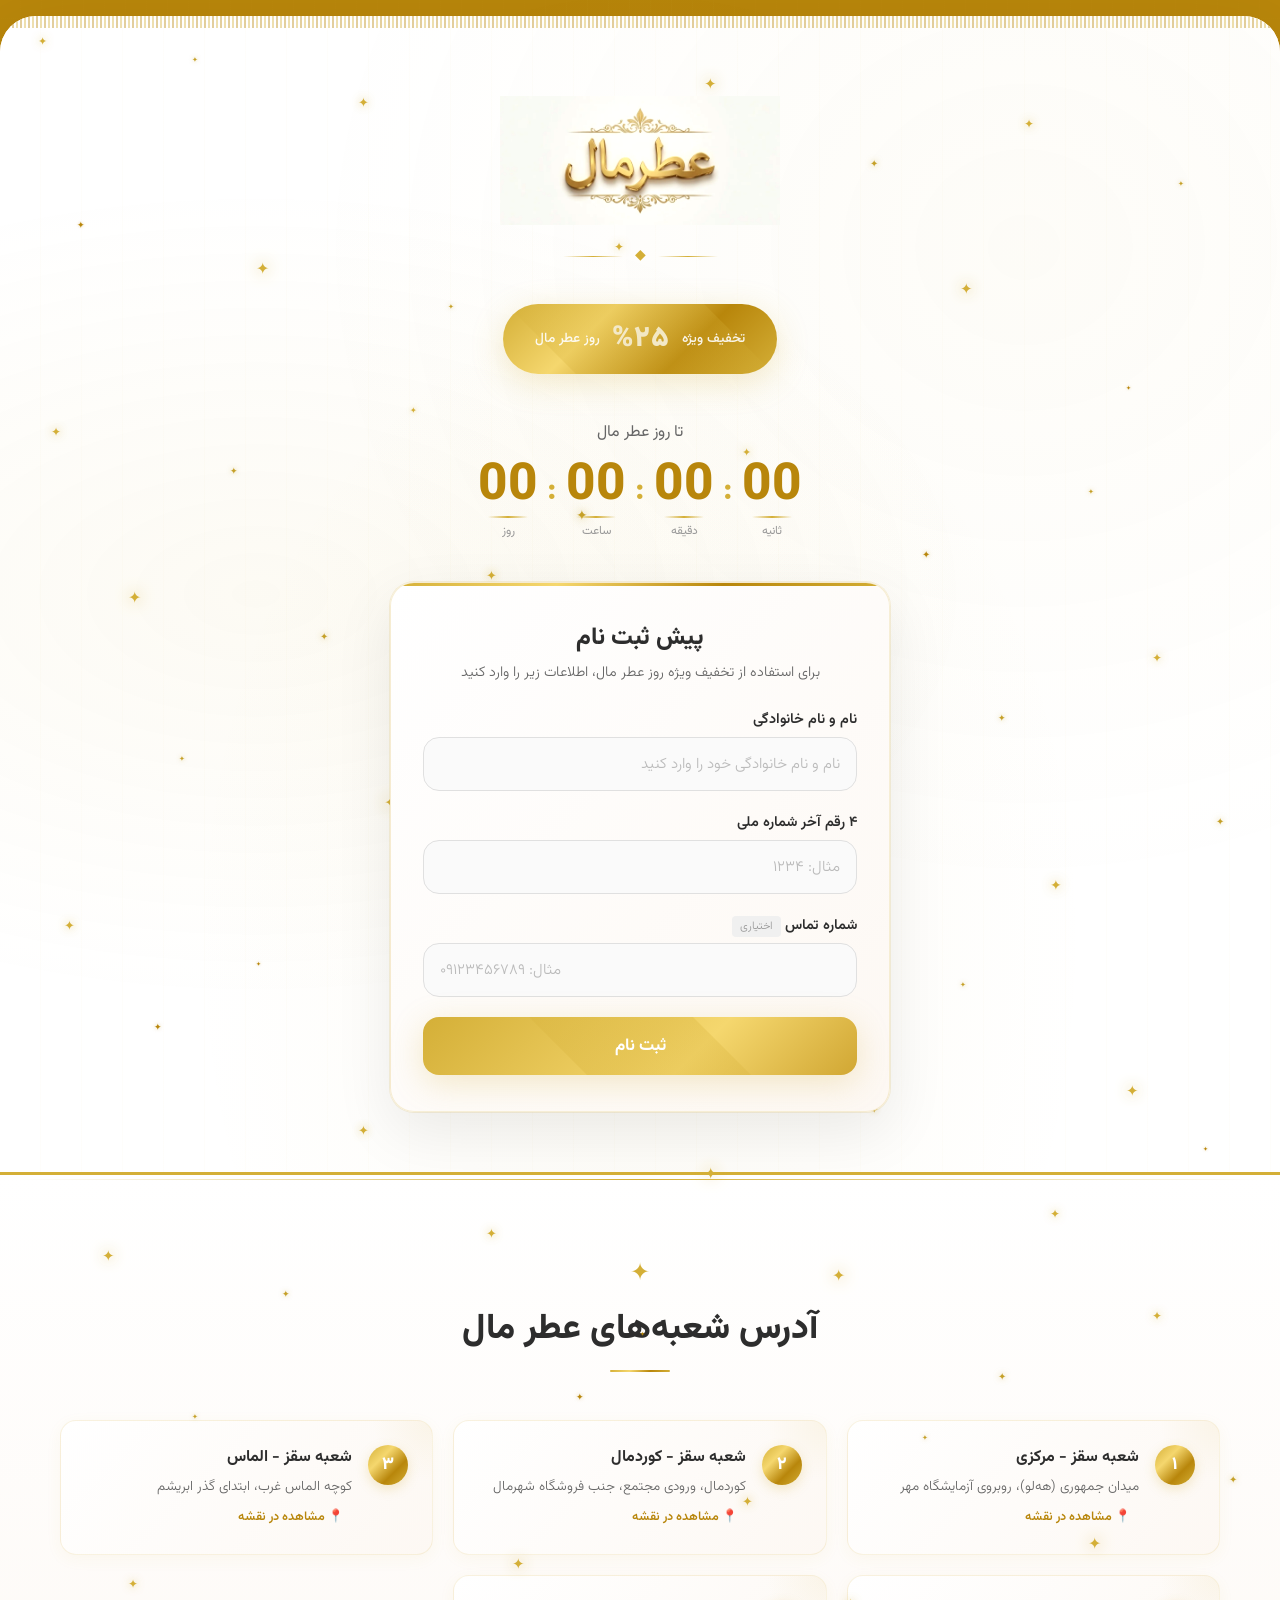
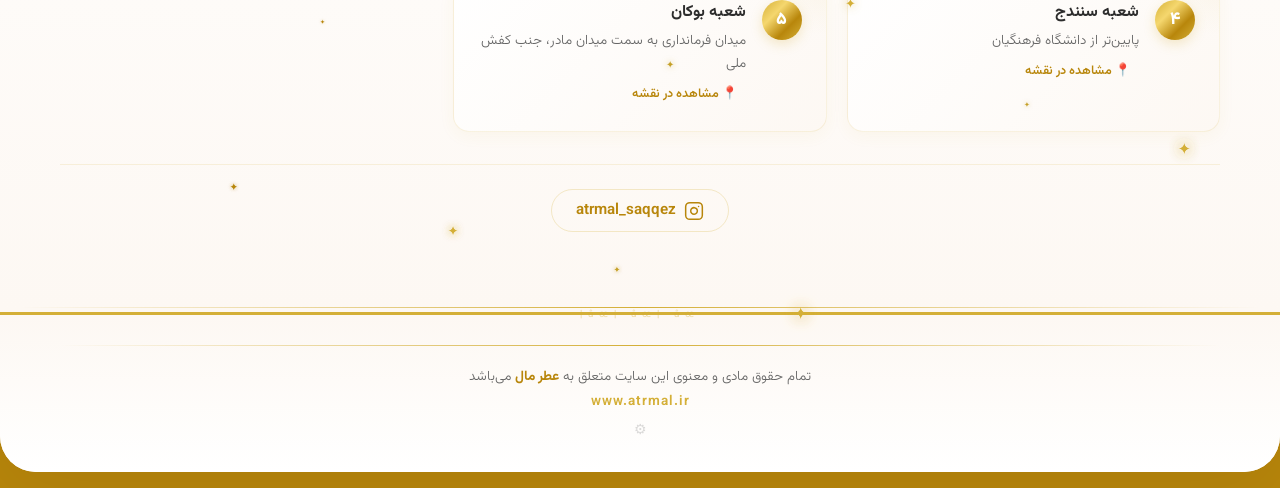
==== commit 5a04cd29: "Update index.html" ====
--- a/index.html
+++ b/index.html
@@ -48,7 +48,7 @@
       <div class="container hero-content">
 
       <div class="logo-area">
-        <img src="assets/logo.png" alt="عطر مال" class="site-logo" id="siteLogo">
+        <img src="assets/logo (3).webp" alt="عطر مال" class="site-logo" id="siteLogo">
       </div>
 
       <div class="divider">
@@ -128,7 +128,7 @@
     <div class="container success-container">
 
       <div class="success-logo-area">
-        <img src="assets/logo.png" alt="عطر مال" class="site-logo success-logo" onerror="this.style.display='none'">
+        <img src="assets/logo (3).webp" alt="عطر مال" class="site-logo success-logo" onerror="this.style.display='none'">
       </div>
 
       <div class="success-flash" id="successFlash">
@@ -240,4 +240,4 @@
 
   <script src="script.js"></script>
 </body>
-</html>+</html>
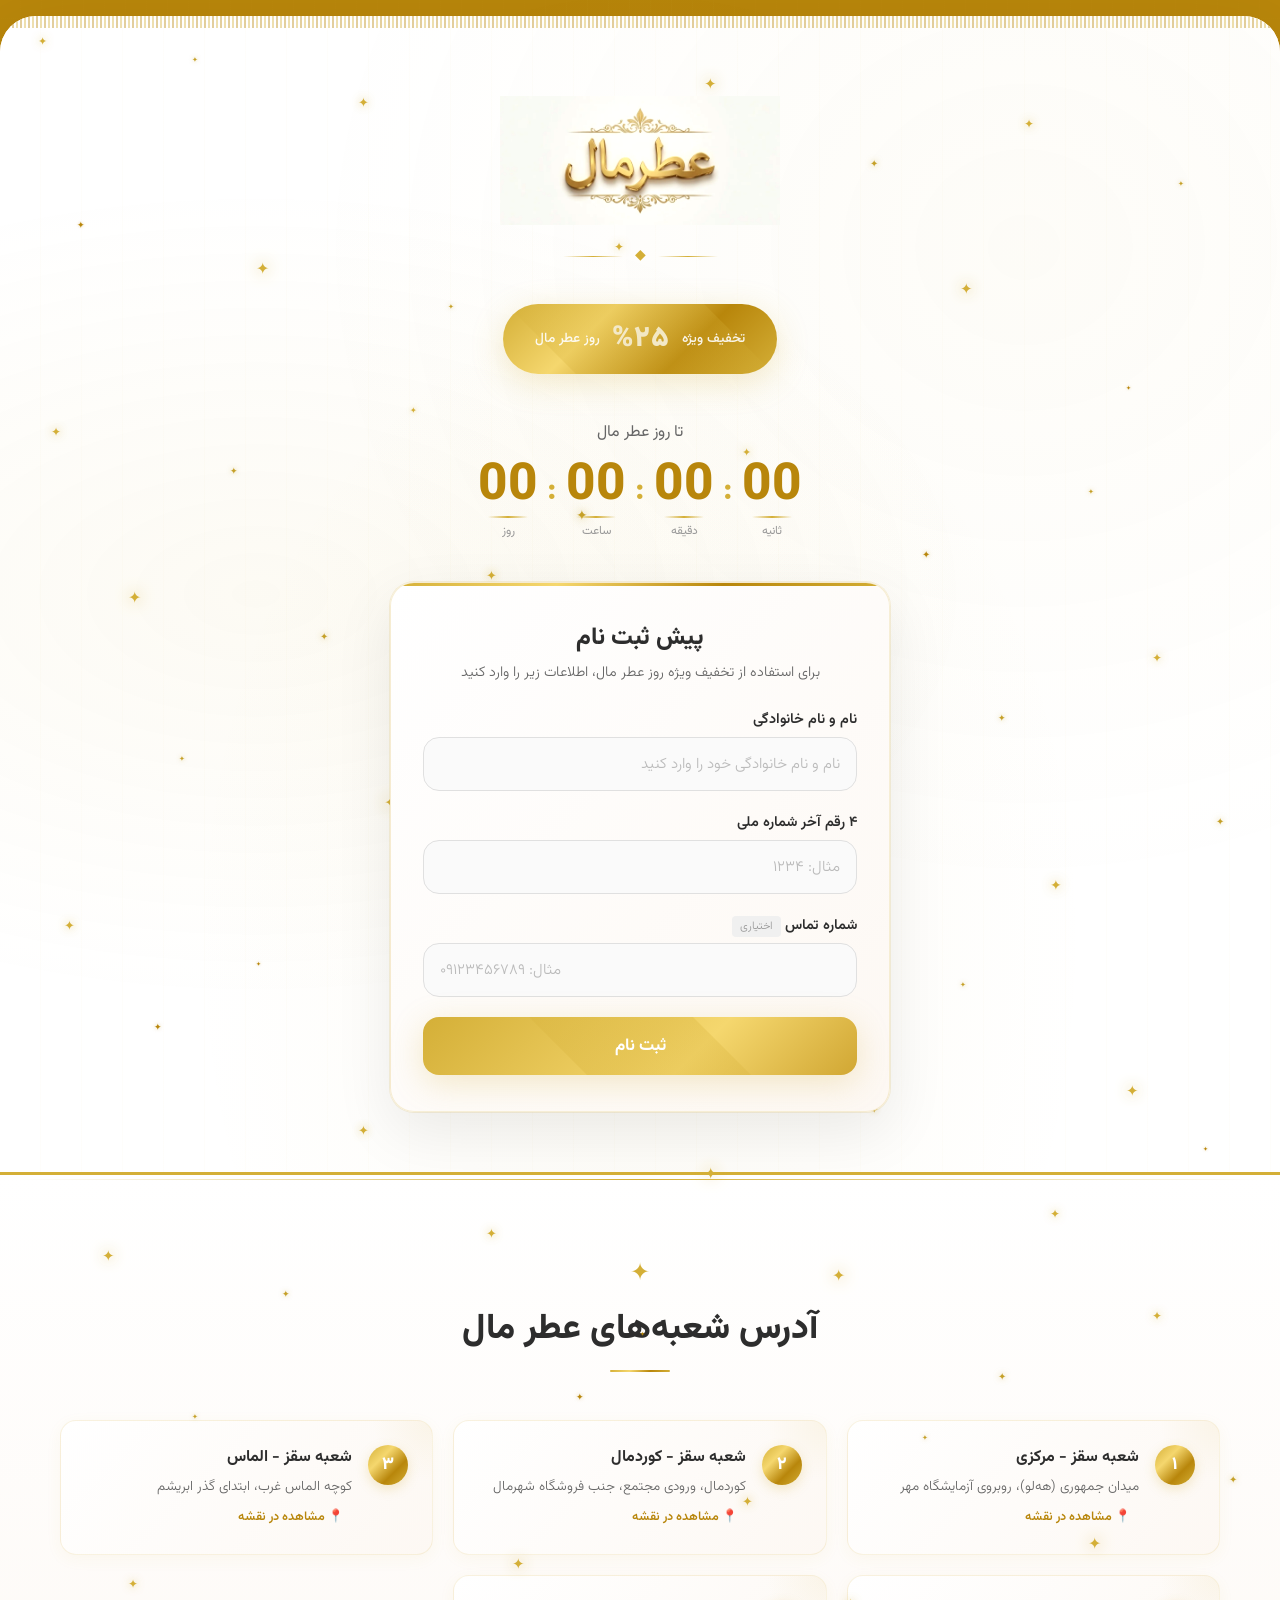
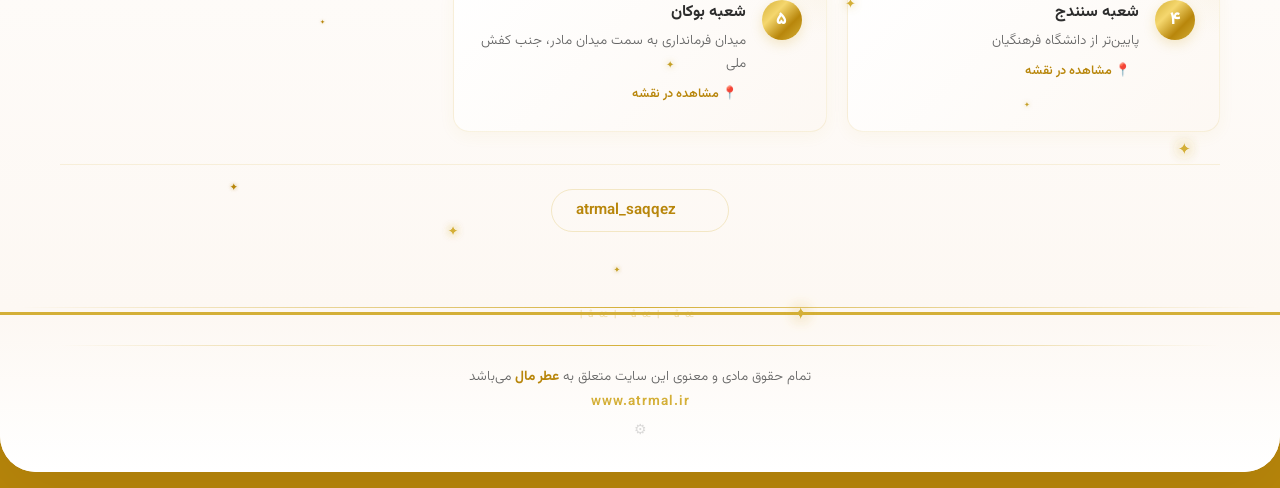
==== commit 51da972c: "Update index.html" ====
--- a/index.html
+++ b/index.html
@@ -142,13 +142,13 @@
       <div class="banner-gallery" id="bannerGallery" style="display:none;">
         <div class="banner-gallery-inner" id="bannerGalleryInner">
           <div class="gallery-banner-wrap">
-            <img src="assets/banner1.jpg" alt="بنر ۱" class="gallery-banner" crossorigin="anonymous">
+            <img src="assets/banner1.webp" alt="بنر ۱" class="gallery-banner" crossorigin="anonymous">
             <div class="banner-overlay-text">
               <div class="overlay-row"><span class="overlay-value" id="overlayName">---</span></div>
               <div class="overlay-row"><span class="overlay-value" id="overlayCode">----</span></div>
             </div>
           </div>
-          <img src="assets/banner2.jpg" alt="بنر ۲" class="gallery-banner" crossorigin="anonymous">
+          <img src="assets/banner2.webp" alt="بنر ۲" class="gallery-banner" crossorigin="anonymous">
         </div>
         <div class="gallery-actions">
           <button class="gallery-download-btn" id="downloadBtn">
